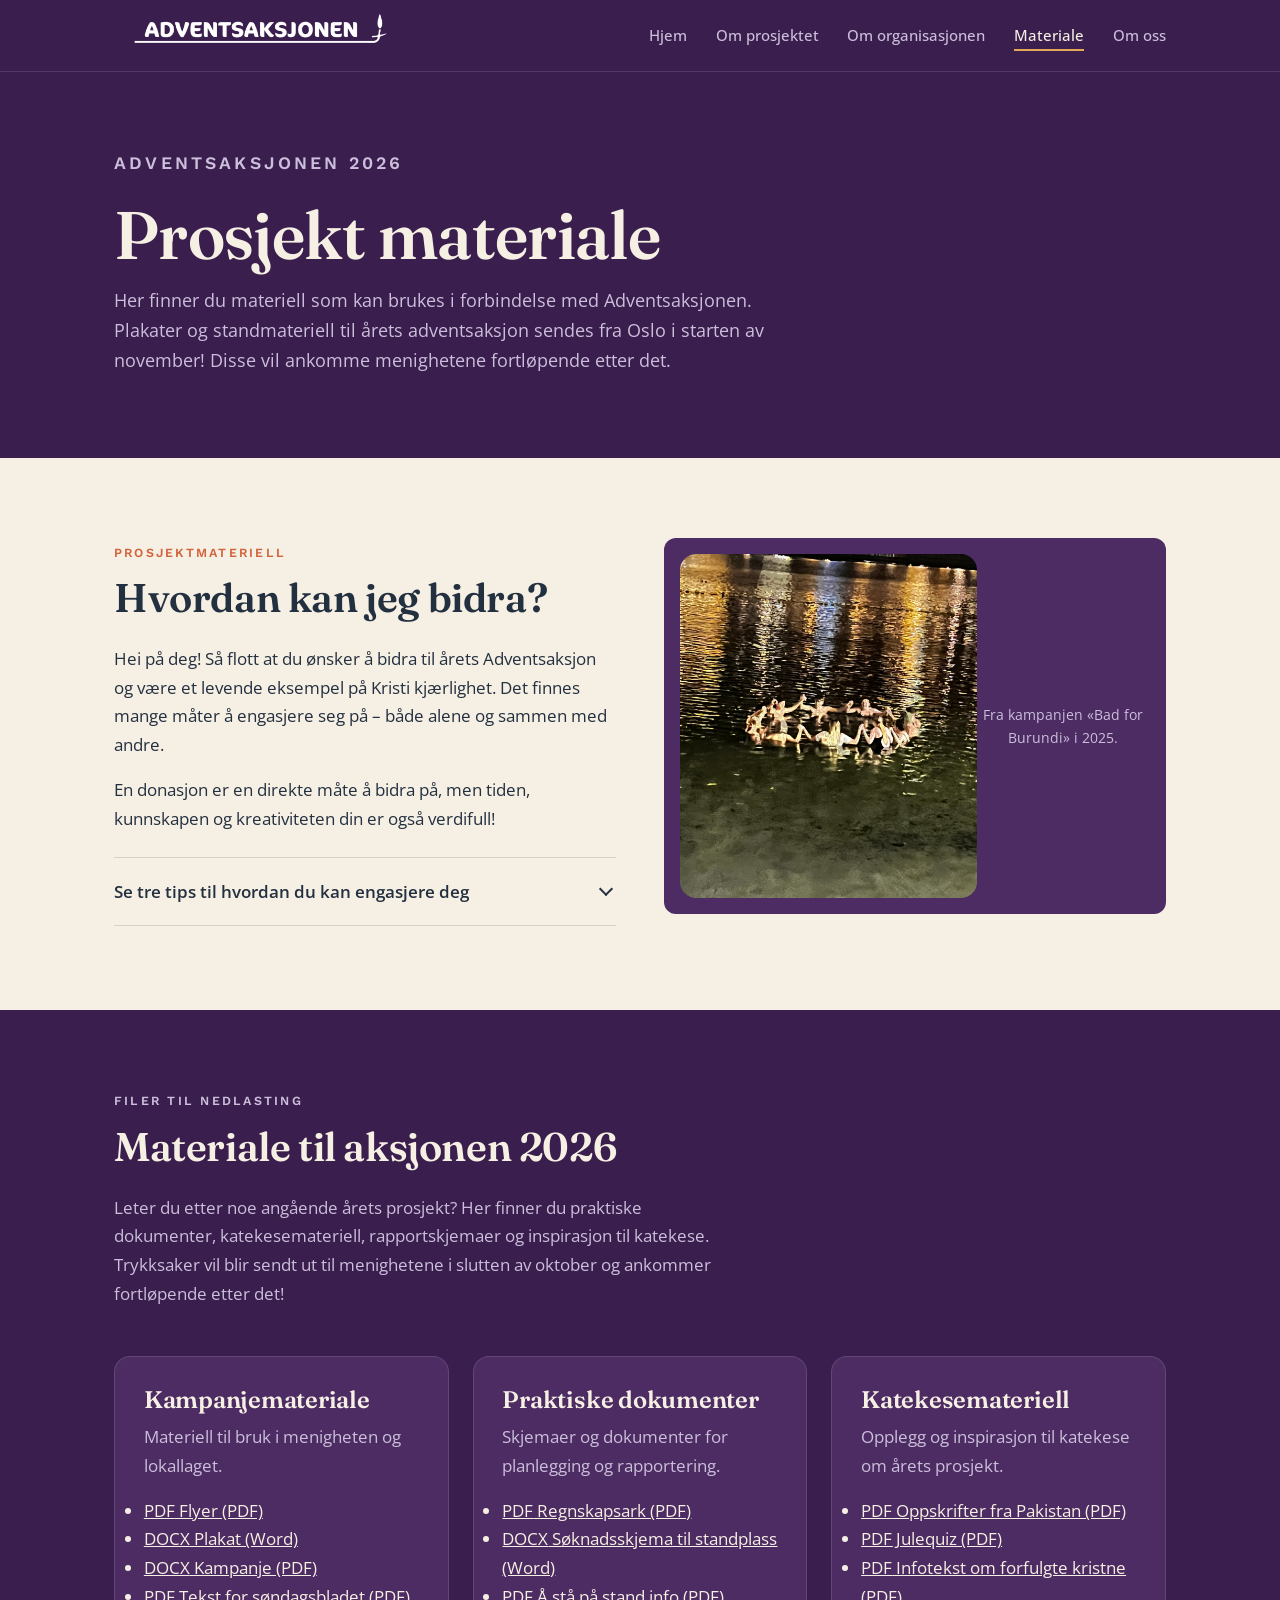
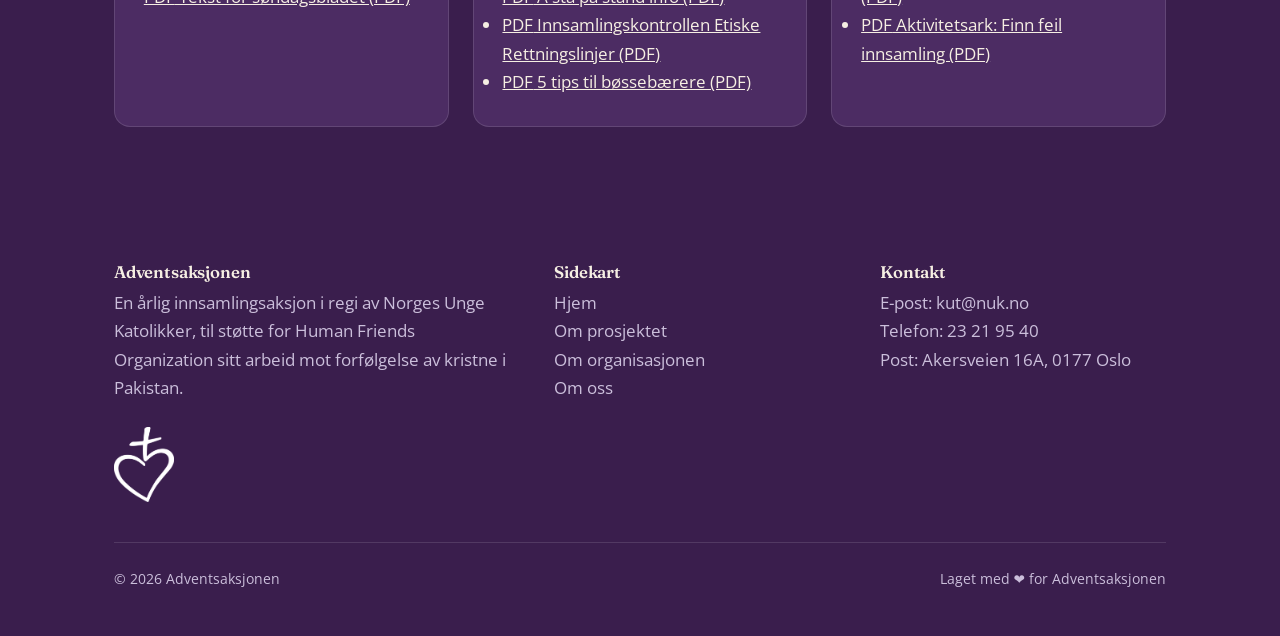
==== materiale.html @ 60a29ae8 "Update materiale.html" ====
<!DOCTYPE html>
<html lang="no">
<head>
  <meta charset="UTF-8" />
  <meta name="viewport" content="width=device-width, initial-scale=1.0" />
  <title>Adventsaksjonen – Materiale</title>
  <meta name="description" content=" Her finner du materiell som kan brukes i forbindelse med
            Adventsaksjonen. Plakater og standmateriell til årets adventsaksjon sendes fra Oslo i starten av november! Disse vil ankomme menighetene fortløpende etter det." />

  <!-- NUK-logoen-->
  <link rel="icon" type="image/png" href="images/favicon/favicon-96x96.png" sizes="96x96" />
  <link rel="icon" type="image/svg+xml" href="images/favicon/favicon.svg" />
  <link rel="shortcut icon" href="favicon.ico" />
  <link rel="apple-touch-icon" sizes="180x180" href="images/favicon/apple-touch-icon.png" />
  <link rel="manifest" href="images/favicon/site.webmanifest" />

  
  <!-- Skrifttyper fra Google Fonts -->
  <link rel="preconnect" href="https://fonts.googleapis.com" />
  <link rel="preconnect" href="https://fonts.gstatic.com" crossorigin />
  <link href="https://fonts.googleapis.com/css2?family=Fraunces:opsz,wght@9..144,500;9..144,600;9..144,700&family=Work+Sans:wght@400;500;600&display=swap" rel="stylesheet" />

  <!-- Vårt eget stilark -->
  <link rel="stylesheet" href="styles.css" />
</head>
<body>

  <!-- ==========================================================
       HEADER / TOPPMENY
       Denne menyen er lik på alle sider. Hvis du legger til en
       ny side, kopier denne <header>-blokken inn der også, og
       husk å endre "aria-current" til riktig side.
  =========================================================== -->
   <header class="site-header">
    <div class="container">
      <a href="index.html" class="logo">
      <img
        src="images/AAlogo_kort.png"
        alt=""
        class="logo-icon"
        aria-hidden="true"
      >
      </a>

      <nav class="nav">
        <ul class="nav-links">
          <li><a href="index.html">Hjem</a></li>
          <li><a href="prosjektet.html">Om prosjektet</a></li>
          <li><a href="organisasjonen.html">Om organisasjonen</a></li>
          <li><a href="materiale.html"aria-current="page">Materiale</a></li>
          <li><a href="om-oss.html">Om oss</a></li>
        </ul>

        <button class="nav-toggle" aria-label="Åpne meny" aria-expanded="false">
          <svg viewBox="0 0 24 24" fill="none" stroke="currentColor" stroke-width="2" stroke-linecap="round">
            <line x1="3" y1="6" x2="21" y2="6" />
            <line x1="3" y1="12" x2="21" y2="12" />
            <line x1="3" y1="18" x2="21" y2="18" />
          </svg>
        </button>
      </nav>
    </div>
  </header>

  <!-- SIDE-HEADER -->
  <section class="page-header">
    <div class="container">
      <p class="eyebrow">Adventsaksjonen 2026</p>
      <h1>Prosjekt materiale</h1>
      <p>
        Her finner du materiell som kan brukes i forbindelse med
            Adventsaksjonen. Plakater og standmateriell til årets adventsaksjon sendes fra Oslo i starten av november! Disse vil ankomme menighetene fortløpende etter det.
      </p>
    </div>
  </section>

  <!-- ==========================================================
           Hvordan engasjere seg toggle:
  =========================================================== -->
<section class="section section--cream">
  <div class="container">

    <div class="grid grid--2 contribute-intro"
         style="align-items: center;">

      <!-- Kort introduksjon -->
      <div>
        <p class="eyebrow">Prosjektmateriell</p>
        <h2>Hvordan kan jeg bidra?</h2>

        <p>
          Hei på deg! Så flott at du ønsker å bidra til årets
          Adventsaksjon og være et levende eksempel på Kristi kjærlighet.
          Det finnes mange måter å engasjere seg på – både alene
          og sammen med andre.
        </p>

        <p>
          En donasjon er en direkte måte å bidra på, men tiden,
          kunnskapen og kreativiteten din er også verdifull!
        </p>

        <!-- Utvidbar informasjon -->
        <details class="contribute-toggle">
          <summary>
            <span>Se tre tips til hvordan du kan engasjere deg</span>
            <span class="toggle-arrow" aria-hidden="true"></span>
          </summary>

          <div class="contribute-content">

            <p>
              Her finner du tips til hvordan du kan skape aktivitet
              i menigheten eller lokallaget ditt.
            </p>

            <!-- 1. Menigheten -->
            <div class="contribute-item">
              <p class="eyebrow">01 · Menigheten</p>
              <h3>Bruk messen og menigheten deres!</h3>

              <h4>Snakk med menigheten</h4>
              <p>
                Snakk med presten, kateketen eller lokallagsansvarlig
                for å høre om det allerede er planer for årets aksjon.
              </p>

              <p>
                Spør om du kan holde en liten kunngjøring før messen.
                Fortell kort om Adventsaksjonen, og inviter menigheten
                til å bidra.
              </p>

              <h4>Gjør det synlig</h4>
              <p>
                Ta kontakt med den som har ansvar for kirkekaffen
                og spør om dere kan arrangere en eller flere kirkekaffer
                der inntektene går til aksjonen.
              </p>

              <p>
                Bak kaker, lag vafler og server kaffe. Sørg for at
                alle vet hvor pengene går!
              </p>
            </div>

            <!-- 2. Innsamling -->
            <div class="contribute-item">
              <p class="eyebrow">02 · Innsamling</p>
              <h3>Stand og bøssebæring</h3>

              <p>
                Å stå på stand kan være en effektiv måte å samle inn
                penger og spre budskapet på. Det krever litt planlegging,
                men dere trenger ikke gjøre det alene.
              </p>

              <h4>Husk dette</h4>
              <ul>
                <li>Se PDF-ene nederst på siden for tips og skjemaer.</li>
                <li>Husk nødvendige tillatelser ved bruk av offentlig plass.</li>
                <li>Vi hjelper dere gjerne – ta kontakt!</li>
              </ul>
            </div>

            <!-- 3. Lokallaget -->
            <div class="contribute-item">
              <p class="eyebrow">03 · Lokallaget</p>
              <h3>Arranger en lokallagskveld</h3>

              <p>
                Bruk materiell fra lokallagspakken og lag en hyggelig
                kveld med Adventsaksjonen som tema. Kombiner informasjon
                med et godt måltid og god stemning.
              </p>

              <h4>Kanskje dere kan ...</h4>
              <ul>
                <li>Lage juleverksted og selge det dere lager.</li>
                <li>Arrangere et danse- eller sangshow.</li>
                <li>Tilby vasking, snømåking eller annet arbeid mot donasjoner.</li>
                <li>Holde en AA-auksjon!</li>
              </ul>
            </div>

            <!-- Avslutning -->
            <div class="contribute-item">
              <h3>Finn på noe eget!</h3>
              <p>
                Det finnes uendelig mange måter å bidra på.
                Bruk kreativiteten, få med flere og skap engasjement
                rundt Adventsaksjonen.
              </p>

              <p>
                Har du spørsmål eller trenger hjelp? Ta gjerne
                kontakt via kontaktskjemaet.
              </p>
            </div>

          </div>
        </details>
      </div>

      <!-- Bilde -->
<figure class="person-photo">
  <img
    src="images/Bad for Burundi.jpeg"
    alt='Fra kampanjen «Bad for Burundi» i 2025'
    loading="lazy"
  >
  <figcaption>
    Fra kampanjen «Bad for Burundi» i 2025.
  </figcaption>
</figure>


    </div>
  </div>
</section>

  <!-- ==========================================================
      Filer til nedlastning 
  =========================================================== -->

<section class="section section--dark">
  <div class="container">

    <div class="section-head">
      <p class="eyebrow">Filer til nedlasting</p>
      <h2>Materiale til aksjonen 2026</h2>
      <p>
        Leter du etter noe angående årets prosjekt?
        Her finner du praktiske dokumenter, katekesemateriell,
        rapportskjemaer og inspirasjon til katekese. Trykksaker vil blir sendt ut til menighetene i slutten av oktober 
        og ankommer fortløpende etter det!
      </p>
    </div>

    <div class="grid grid--3">

      <!-- 1. Kampanjemateriale -->
      <div class="card">
        <h3>Kampanjemateriale</h3>
        <p>Materiell til bruk i menigheten og lokallaget.</p>

        <ul class="download-list">
          <li>
            <a href="files/kampanjemateriale-2026.pdf" download>
              <span class="file-type">PDF</span>
              Flyer (PDF)
            </a>
          </li>
          <li>
            <a href="files/kampanjemateriale-2026.docx" download>
              <span class="file-type">DOCX</span>
              Plakat (Word)
            </a>
          </li>
           <li>
            <a href="files/kampanjemateriale-2026.docx" download>
              <span class="file-type">DOCX</span>
              Kampanje (PDF)
            </a>
          </li>
          <li>
            <a href="files/Tekst til menhighetsbladet.pdf" download>
              <span class="file-type">PDF</span>
              Tekst for søndagsbladet (PDF)
            </a>
          </li>
        </ul>
      </div>

      <!-- 2. Praktiske dokumenter -->
      <div class="card">
        <h3>Praktiske dokumenter</h3>
        <p>Skjemaer og dokumenter for planlegging og rapportering.</p>

        <ul class="download-list">
          <li>
            <a href="files/Regnskapsark.pdf" download>
              <span class="file-type">PDF</span>
              Regnskapsark (PDF)
            </a>
          </li>
          <li>
            <a href="files/Søknadsskjema til standplass.docx" download>
              <span class="file-type">DOCX</span>
              Søknadsskjema til standplass (Word)
            </a>
          </li>
          <li>
            <a href="files/Å stå på stand.pdf" download>
              <span class="file-type">PDF</span>
              Å stå på stand info (PDF)
            </a>
          </li>
          <li>
            <a href="files/Innsamlingskontrollen Etiske-Retningslinjer-utdypende.pdf" download>
              <span class="file-type">PDF</span>
              Innsamlingskontrollen Etiske Rettningslinjer (PDF)
            </a>
          </li>
          <li>
            <a href="files/5 tips til bøssebærere.pdf" download>
              <span class="file-type">PDF</span>
              5 tips til bøssebærere (PDF)
            </a>
          </li>
        </ul>
      </div>

      <!-- 3. Katekesemateriale -->
      <div class="card">
        <h3>Katekesemateriell</h3>
        <p>Opplegg og inspirasjon til katekese om årets prosjekt.</p>

        <ul class="download-list">
          <li>
            <a href="files/Oppskrifter fra Pakistan.pdf" download>
              <span class="file-type">PDF</span>
              Oppskrifter fra Pakistan (PDF)
            </a>
          </li>
          <li>
            <a href="files/Julequiz.pdf" download>
              <span class="file-type">PDF</span>
              Julequiz (PDF)
            </a>
          </li>
          <li>
            <a href="files/Forfulgte kristne - informasjonstekst.pdf" download>
              <span class="file-type">PDF</span>
              Infotekst om forfulgte kristne (PDF)
            </a>
          </li>
          <li>
            <a href="files/AA Finn feil Insamling.pdf" download>
              <span class="file-type">PDF</span>
              Aktivitetsark: Finn feil innsamling (PDF)
            </a>
          </li>
        </ul>
      </div>

    </div>
  </div>
</section>

   <!-- ==========================================================
       FOOTER – kontaktinfo og lenker
       BYTT UT: e-post, adresse, telefon og sosiale medier.
  =========================================================== -->
<footer class="site-footer">
    <div class="container">
      <div class="footer-grid">
        <div>
          <h3>Adventsaksjonen</h3>
          <p>
            En årlig innsamlingsaksjon i regi av Norges Unge Katolikker,
            til støtte for Human Friends Organization sitt arbeid mot forfølgelse av kristne i Pakistan.
          </p>
         <div class="footer-logo">
          <img
          src="images/NUKhvitt.png"
          alt="Adventsaksjonen"
          >
        </div>
        </div>
        <div>
          <h3>Sidekart</h3>
          <ul>
            <li><a href="index.html">Hjem</a></li>
            <li><a href="prosjektet.html">Om prosjektet</a></li>
            <li><a href="organisasjonen.html">Om organisasjonen</a></li>
            <li><a href="om-oss.html">Om oss</a></li>
          </ul>
        </div>

        <div>
          <h3>Kontakt</h3>
          <ul>
            <li>E-post: <a href="mailto:kut@nuk.no">kut@nuk.no</a></li>
            <li>Telefon: 23 21 95 40</li>
            <li>Post: Akersveien 16A, 0177 Oslo</li>
          </ul>
        </div>
      </div>

      <div class="footer-bottom">
        <p>&copy; <span id="year"></span> Adventsaksjonen</p>
        <p>Laget med ❤ for Adventsaksjonen</p> 
      </div>
    </div>
  </footer>

  <script src="script.js"></script>
  <script>
    document.getElementById("year").textContent = new Date().getFullYear();
  </script>
</body>
</html>
---- styles.css ----
/* ==========================================================================
   ADVENTSAKSJONEN – STILARK (CSS)
   --------------------------------------------------------------------------
   Dette filen styrer farger, skrifttyper og layout for ALLE sidene.
   Endrer du en farge eller skrift her, endres den på hele nettsiden.

   TIPS: Bruk Ctrl+F (Cmd+F på Mac) for å finne delen du vil endre.
   Hver del er merket med en stor kommentarboks som denne.
   ========================================================================== */

/* --------------------------------------------------------------------------
   FONT LOADING
   --------------------------------------------------------------------------
   - `Open Sans` is loaded from Google Fonts below (free).
   - `Cocon Pro` and `Bricolage Grotesque` are commercial / custom fonts and
     must be provided by you (self-hosted .woff2 files) or loaded via a
     webfont service (Adobe Fonts, etc.). See the example @font-face rules
     commented out below — place font files under a `fonts/` folder.
*/

@import url('https://fonts.googleapis.com/css2?family=Open+Sans:wght@300;400;600;700&display=swap');

@font-face {
  font-family: 'Cocon Pro';
  src: url('fonts/Cocon-Regular-Font.woff2') format('woff2');
  font-weight: 400;
  font-style: normal;
  font-display: swap;
}
@font-face {
  font-family: 'Bricolage Grotesque';
  src: url('fonts/BricolageGrotesque_24pt_Condensed-Regular.woff2') format('woff2');
  font-weight: 400;
  font-style: normal;
  font-display: swap;
}


/* --------------------------------------------------------------------------
   1. FARGER OG GRUNNINNSTILLINGER (design-tokens)
   --------------------------------------------------------------------------
   Disse "variablene" (--noe) er fargene og målene vi bruker overalt.
   Bytt ut hex-kodene (f.eks. #16233A) for å endre fargepaletten globalt.
-------------------------------------------------------------------------- */
:root {
  /* Font family tokens */
  --font-body: 'Open Sans', system-ui, -apple-system, 'Segoe UI', Roboto, 'Helvetica Neue', Arial, sans-serif;
  --font-display: 'Cocon Pro', 'Fraunces', Georgia, serif;
  --font-sub: 'Bricolage Grotesque', 'Work Sans', system-ui, sans-serif;
  /* Mørk lilla – Adventsaksjonens signaturfarge. Brukes som bakgrunn i
     header, footer og mørke seksjoner. Sjekk hex-koden mot din egen
     logo/materialer og bytt ut her om den ikke stemmer helt. */
  --midnight: #3A1E4D;
  --midnight-light: #4C2C63;

  /* --------------------------------------------------------------------
     OFFISIELLE MERKEVAREFARGER (fra fargeguiden "Bruk av farger")
     -----------------------------------------------------------------
     Disse fire fargene er NUK/Adventsaksjonens definerte palett.
     De ligger her som egne variabler slik at du kan ta dem i bruk
     i tillegg til, eller i stedet for, --midnight / --midnight-light
     over. Se kommentarene for riktig bruksområde.
  -------------------------------------------------------------------- */

  /* Rebecca Purple – hovedfargen. Brukes i Adventsaksjon-logoen
     eller som bakgrunn til NUK-hjertet. CMYK 69/92/0/0. */
  --rebecca-purple: #703996;

  /* Eminence – brukes i grafiske utforminger og i bakgrunnen.
     CMYK 72/90/10/0. */
  --eminence: #6a408d;

  /* Cyber Grape 2 – brukes i overskrifter, sitater og i bakgrunnen.
     CMYK 70/82/22/6. */
  --cyber-grape-2: #664980;

  /* Russian Violet – kan brukes i overskrifter, bakgrunnen og
     grafiske utforminger. CMYK 69/90/10/57. */
  --russian-violet: #3a134c;

  /* Varme, lyse flater – som papir/lys i mørket */
  --paper: #FBF6EC;
  --cream: #F6EFE3;

  /* Aksentfarger – som lysflammer (gull/oker passer fint til lilla) */
  --gold: #E3A857;
  --ember: #D2643B;

  /* Tekstfarger */
  --ink: #233040;       /* mørk tekst på lyse flater */
  --mist: #CBBFDB;      /* lys, dempet tekst på mørke flater (lys lilla-grå) */

  /* Linjer / skiller */
  --line: rgba(255, 255, 255, 0.12);
  --line-dark: rgba(35, 48, 64, 0.12);

  /* Felles mål */
  --radius: 16px;
  --container: 1100px;
}

/* --------------------------------------------------------------------------
   2. NULLSTILLING (gjør at sider ser likt ut i alle nettlesere)
-------------------------------------------------------------------------- */
* {
  margin: 0;
  padding: 0;
  box-sizing: border-box;
}

html {
  scroll-behavior: smooth;
}

body {
  font-family: var(--font-body);
  background-color: var(--paper);
  color: var(--ink);
  line-height: 1.7;
  font-size: 1.05rem;
}

img {
  max-width: 100%;
  display: block;
  border-radius: var(--radius);
}

a {
  color: inherit;
}

/* --------------------------------------------------------------------------
   3. TYPOGRAFI – overskrifter og tekst
-------------------------------------------------------------------------- */
h1, h2, h3, h4 {
  font-family: var(--font-display);
  font-weight: 600;
  line-height: 1.15;
  letter-spacing: -0.01em;
}

h1 {
  font-size: clamp(2.4rem, 6vw, 4.2rem);
}

h2 {
  font-size: clamp(1.8rem, 4vw, 2.5rem);
  margin-bottom: 0.6em;
}

h3 {
  font-size: clamp(1.2rem, 2.5vw, 1.5rem);
  margin-bottom: 0.4em;
}

p {
  margin-bottom: 1em;
  max-width: 65ch;
}

.eyebrow {
  font-family: var(--font-sub);
  font-weight: 600;
  letter-spacing: 0.18em;
  text-transform: uppercase;
  font-size: 0.78rem;
  color: var(--ember);
}

/* --------------------------------------------------------------------------
   4. LAYOUT-HJELPERE
-------------------------------------------------------------------------- */
.container {
  width: 100%;
  max-width: var(--container);
  margin: 0 auto;
  padding: 0 1.5rem;
}

.section {
  padding: 5rem 0;
}

.section--dark {
  background-color: var(--midnight);
  color: var(--cream);
  height: auto;
}

.section--dark p {
  color: var(--mist);
}

.section--cream {
  background-color: var(--cream);
}

.section-head {
  max-width: 60ch;
  margin-bottom: 3rem;
}

/* Rutenett for kort (brukes på flere sider) */
.grid {
  display: grid;
  gap: 1.5rem;
}

.grid--3 {
  grid-template-columns: repeat(3, 1fr);
}

.grid--2 {
  grid-template-columns: repeat(2, 1fr);
  gap: 2rem;
}

@media (max-width: 800px) {
  .grid--3,
  .grid--2 {
    grid-template-columns: 1fr;
  }
}

/* --------------------------------------------------------------------------
   5. KNAPPER
-------------------------------------------------------------------------- */
.btn {
  display: inline-block;
  padding: 0.85rem 1.8rem;
  border-radius: 999px;
  font-weight: 600;
  text-decoration: none;
  font-size: 0.95rem;
  transition: transform 0.15s ease, box-shadow 0.15s ease;
  border: 1px solid transparent;
}

.btn:hover {
  transform: translateY(-2px);
}

.btn:focus-visible {
  outline: 3px solid var(--gold);
  outline-offset: 2px;
}

.btn--primary {
  background-color: var(--gold);
  color: var(--ink);
}

.btn--primary:hover {
  box-shadow: 0 8px 24px -8px rgba(227, 168, 87, 0.6);
}

.btn--outline {
  border-color: var(--mist);
  color: var(--cream);
}

.btn--outline:hover {
  border-color: var(--gold);
  color: var(--gold);
}

.btn-row {
  display: flex;
  gap: 1rem;
  flex-wrap: wrap;
  margin-top: 1.5rem;
}

/* --------------------------------------------------------------------------
   6. HEADER / TOPPMENY
-------------------------------------------------------------------------- */
.site-header {
  position: sticky;
  top: 0;
  z-index: 50;
  background-color: var(--midnight);
  border-bottom: 1px solid var(--line);
}

.site-header .container {
  display: flex;
  align-items: center;
  justify-content: space-between;
  padding-top: 1rem;
  padding-bottom: 1rem;
}

.site-header .container {
  padding-top: 0.5rem;
  padding-bottom: 0.5rem;
}

.logo img {
  width: 180px !important;
  height: auto !important;
  max-height: 55px;
  object-fit: contain;
  display: block;
}

.logo svg {
  width: 28px;
  height: 28px;
}

.logo img {
  width: 300px !important;
  height: auto !important;
  max-width: none !important;
  display: block !important;
  object-fit: contain;
}

.nav {
  display: flex;
  align-items: center;
  gap: 2rem;
}

.nav-links {
  display: flex;
  gap: 1.8rem;
  list-style: none;
}

.nav-links a {
  color: var(--mist);
  text-decoration: none;
  font-weight: 500;
  font-size: 0.95rem;
  transition: color 0.15s ease;
}

.nav-links a:hover,
.nav-links a[aria-current="page"] {
  color: var(--cream);
}

.nav-links a[aria-current="page"] {
  border-bottom: 2px solid var(--gold);
  padding-bottom: 4px;
}

/* Hamburger-knapp (mobil) */
.nav-toggle {
  display: none;
  background: none;
  border: none;
  cursor: pointer;
  padding: 0.4rem;
}

.nav-toggle svg {
  width: 26px;
  height: 26px;
  stroke: var(--cream);
}

@media (max-width: 760px) {
  .nav-toggle {
    display: block;
  }

  .nav-links {
    position: absolute;
    top: 100%;
    left: 0;
    right: 0;
    flex-direction: column;
    background-color: var(--midnight);
    border-bottom: 1px solid var(--line);
    padding: 1rem 1.5rem 1.5rem;
    gap: 1rem;
    display: none;
  }

  .nav-links.is-open {
    display: flex;
  }

  .nav-links a[aria-current="page"] {
    border-bottom: none;
    color: var(--gold);
  }
}

/* --------------------------------------------------------------------------
   7. HERO – stor toppseksjon på forsiden
-------------------------------------------------------------------------- */
.hero {
  background-color: var(--midnight);
  color: var(--cream);
  padding: 5rem 0 6rem;
  overflow: hidden;
}

.hero .container {
  display: grid;
  grid-template-columns: 1.1fr 0.9fr;
  gap: 3rem;
  align-items: center;
}

@media (max-width: 860px) {
  .hero .container {
    grid-template-columns: 1fr;
    text-align: center;
  }

  .hero-art {
    order: -1;
    max-width: 280px;
    margin: 0 auto;
  }
}

.hero h1 {
  margin: 0.3em 0 0.6em;
}

.hero p {
  color: var(--mist);
  font-size: 1.1rem;
}

/* --------------------------------------------------------------------------
   8. SIDE-HEADER – mindre toppseksjon på undersidene
-------------------------------------------------------------------------- */
.page-header {
  background-color: var(--midnight);
  color: var(--cream);
  padding: 4rem 0;
}

.page-header p {
  color: var(--mist);
  font-size: 1.1rem;
  margin-top: 0.8rem;
}

/* --------------------------------------------------------------------------
   9. KORT (cards) – brukes for "pengene går til", verdier, teammedlemmer osv.
-------------------------------------------------------------------------- */
.card {
  background-color: var(--paper);
  border: 1px solid var(--line-dark);
  border-radius: var(--radius);
  padding: 1.8rem;
}

.section--dark .card {
  background-color: var(--midnight-light);
  border-color: var(--line);
}

.card .icon {
  width: 40px;
  height: 40px;
  margin-bottom: 1rem;
  color: var(--ember);
}

/* Person-kort på "Om oss" */
.person-card {
  text-align: center;
}

.person-photo {
  width: 100%;
  aspect-ratio: 1 / 1;
  border-radius: var(--radius);
  background-color: var(--midnight-light);
  background-size: cover;
  background-position: center;
  margin-bottom: 1rem;
  display: flex;
  align-items: center;
  justify-content: center;
  color: var(--mist);
  font-size: 0.85rem;
  text-align: center;
  padding: 1rem;
}

.section--dark .person-photo {
  background-color: rgba(255,255,255,0.06);
}

.person-card h3 {
  margin-bottom: 0.1em;
}

.person-role {
  color: var(--ember);
  font-weight: 600;
  font-size: 0.9rem;
  margin-bottom: 0.6em;
}

/* --------------------------------------------------------------------------
   10. TIDSLINJE (brukes på "Om prosjektet")
-------------------------------------------------------------------------- */
.timeline {
  display: flex;
  flex-direction: column;
  gap: 0;
  list-style: none;
  border-left: 2px solid var(--line);
  margin-left: 0.6rem;
}

.timeline-item {
  position: relative;
  padding: 0 0 2.5rem 2rem;
}

.timeline-item:last-child {
  padding-bottom: 0;
}

.timeline-item::before {
  content: "";
  position: absolute;
  left: -7px;
  top: 0.35rem;
  width: 12px;
  height: 12px;
  border-radius: 50%;
  background-color: var(--gold);
}

/* --------------------------------------------------------------------------
   11. ADVENTSLYS – levende lys-animasjon (signatur-element)
   --------------------------------------------------------------------------
   Dette er flammene på lysene i header-logoen, heroen og footeren.
   De "flimrer" rolig med CSS-animasjon.
-------------------------------------------------------------------------- */
@keyframes flicker {
  0%   { transform: scale(1, 1)       skewX(0deg);    opacity: 1; }
  15%  { transform: scale(0.97, 1.04) skewX(-1.5deg); opacity: 0.95; }
  35%  { transform: scale(1.02, 0.97) skewX(1deg);    opacity: 1; }
  55%  { transform: scale(0.98, 1.05) skewX(-1deg);   opacity: 0.93; }
  75%  { transform: scale(1.02, 0.98) skewX(1.5deg);  opacity: 1; }
  100% { transform: scale(1, 1)       skewX(0deg);    opacity: 1; }
}

@keyframes flicker-b {
  0%   { transform: scale(1, 1)       skewX(0deg);    opacity: 1; }
  20%  { transform: scale(1.02, 0.97) skewX(1.5deg);  opacity: 0.95; }
  40%  { transform: scale(0.97, 1.05) skewX(-1deg);   opacity: 1; }
  65%  { transform: scale(1.02, 0.96) skewX(1deg);    opacity: 0.94; }
  85%  { transform: scale(0.98, 1.04) skewX(-1.5deg); opacity: 1; }
  100% { transform: scale(1, 1)       skewX(0deg);    opacity: 1; }
}

.flame {
  /* Foten av flammen ligger i punktet 0,0 (se translate i HTML-en).
     Da regnes all bevegelse ut fra foten, og flammen blir stående. */
  transform-origin: 0 0;
  animation: flicker 3s ease-in-out infinite;
}

/* Ulikt tempo, så lysene ikke flimrer i takt */
.flame--1 { animation-duration: 2.8s; animation-delay: -0.4s; }
.flame--2 { animation-duration: 3.4s; animation-delay: -1.7s; animation-name: flicker-b; }
.flame--3 { animation-duration: 2.5s; animation-delay: -0.9s; }
.flame--4 { animation-duration: 3.1s; animation-delay: -2.2s; animation-name: flicker-b; }

@media (prefers-reduced-motion: reduce) {
  .flame {
    animation: none;
  }
}

/* --------------------------------------------------------------------------
   12. GIVER-/DONASJONSBOKS – fremhevet boks med kontonummer/Vipps-info
-------------------------------------------------------------------------- */
.donate-box {
  background-color: var(--midnight-light);
  border: 1px solid var(--line);
  border-radius: var(--radius);
  padding: 2rem;
  margin-top: 1rem;
}

.donate-box dl {
  display: grid;
  grid-template-columns: auto 1fr;
  gap: 0.5rem 1.5rem;
  margin-top: 1rem;
}

.donate-box dt {
  color: var(--mist);
  font-weight: 600;
}

.donate-box dd {
  color: var(--cream);
}

/* --------------------------------------------------------------------------
   13. FOOTER
-------------------------------------------------------------------------- */
.site-footer {
  background-color: var(--midnight);
  color: var(--mist);
  padding: 3.5rem 0 2rem;
}

.footer-grid {
  display: grid;
  grid-template-columns: 1.4fr 1fr 1fr;
  gap: 2.5rem;
  padding-bottom: 2.5rem;
  border-bottom: 1px solid var(--line);
}

.footer-logo {
  margin-top: 1.5rem;
  max-width: 60px;
}

.footer-logo img {
  display: block;
  width: 100%;
  height: auto;
  object-fit: contain;
}

@media (max-width: 760px) {
  .footer-grid {
    grid-template-columns: 1fr;
  }
}

.site-footer h3 {
  color: var(--cream);
  font-size: 1.05rem;
}

.site-footer ul {
  list-style: none;
}

.site-footer a {
  color: var(--mist);
  text-decoration: none;
}

.site-footer a:hover {
  color: var(--gold);
}

.footer-bottom {
  display: flex;
  justify-content: space-between;
  flex-wrap: wrap;
  gap: 1rem;
  padding-top: 1.5rem;
  font-size: 0.85rem;
  color: var(--mist);
}

/* --------------------------------------------------------------------------
   14. PEOPLE SLIDER
-------------------------------------------------------------------------- */
.people-slider {
  position: relative;
}

.people-track {
  display: flex;
  gap: 1.5rem;
  overflow-x: auto;
  scroll-behavior: smooth;
  scroll-snap-type: x mandatory;
  padding: 0.5rem 0 1rem;
  scrollbar-width: none;
}

.people-track::-webkit-scrollbar {
  display: none;
}

.person-card {
  flex: 0 0 calc((100% - 3rem) / 3);
  scroll-snap-align: start;
}

.slider-btn {
  position: absolute;
  top: 50%;
  transform: translateY(-50%);
  z-index: 10;

  width: 44px;
  height: 44px;

  border: none;
  border-radius: 50%;

  font-size: 1.5rem;
  cursor: pointer;

  background: var(--cream);
  color: var(--midnight);
}

.slider-btn--left {
  left: -22px;
}

.slider-btn--right {
  right: -22px;
}

@media (max-width: 900px) {
  .person-card {
    flex: 0 0 calc((100% - 1.5rem) / 2);
  }
}

@media (max-width: 600px) {
  .person-card {
    flex: 0 0 100%;
  }


/* --------------------------------------------------------------------------
   15. TOGGLE UTVIDER
-------------------------------------------------------------------------- */
  .slider-btn--left {
    left: 5px;
  }

  .slider-btn--right {
    right: 5px;
  }
}

.footer-candles svg {
  width: 110px;
  height: auto;
}


/* Introduksjon og bilde */
.contribute-intro {
  gap: 3rem;
}

.person-photo {
  aspect-ratio: 4 / 3;
  overflow: hidden;
  border-radius: 12px;
}

.person-photo img {
  display: block;
  width: 100%;
  height: 100%;
  object-fit: cover;
}

/* Toggle */
.contribute-toggle {
  margin-top: 1.5rem;
  border-top: 1px solid #d8d0c3;
  border-bottom: 1px solid #d8d0c3;
}

.contribute-toggle summary {
  display: flex;
  align-items: center;
  justify-content: space-between;
  gap: 1rem;
  padding: 1.2rem 0;
  cursor: pointer;
  list-style: none;
  font-weight: 600;
}

.contribute-toggle summary::-webkit-details-marker {
  display: none;
}

.contribute-toggle summary::marker {
  content: "";
}

/* Pil som roterer */
.toggle-arrow {
  width: 10px;
  height: 10px;
  flex-shrink: 0;
  border-right: 2px solid currentColor;
  border-bottom: 2px solid currentColor;
  transform: rotate(45deg);
  transition: transform 0.25s ease;
  margin-right: 5px;
  margin-top: -5px;
}

.contribute-toggle[open] .toggle-arrow {
  transform: rotate(225deg);
  margin-top: 5px;
}

/* Fokus for tastaturbrukere */
.contribute-toggle summary:focus-visible {
  outline: 2px solid currentColor;
  outline-offset: 5px;
  border-radius: 2px;
}

/* Det utvidede innholdet */
.contribute-content {
  padding: 0 0 1.5rem;
}

.contribute-item {
  padding: 1.5rem 0;
  border-bottom: 1px solid #e0d8cc;
}

.contribute-item:last-child {
  border-bottom: none;
}

.contribute-item h3 {
  margin-top: 0.3rem;
}

.contribute-item h4 {
  margin-bottom: 0.4rem;
}

.contribute-item .eyebrow {
  margin-bottom: 0.4rem;
}

/* Mobil */
@media (max-width: 768px) {
  .contribute-intro {
    gap: 2rem;
  }

  .person-photo {
    order: -1;
  }

  .contribute-toggle summary {
    padding: 1rem 0;
  }
}
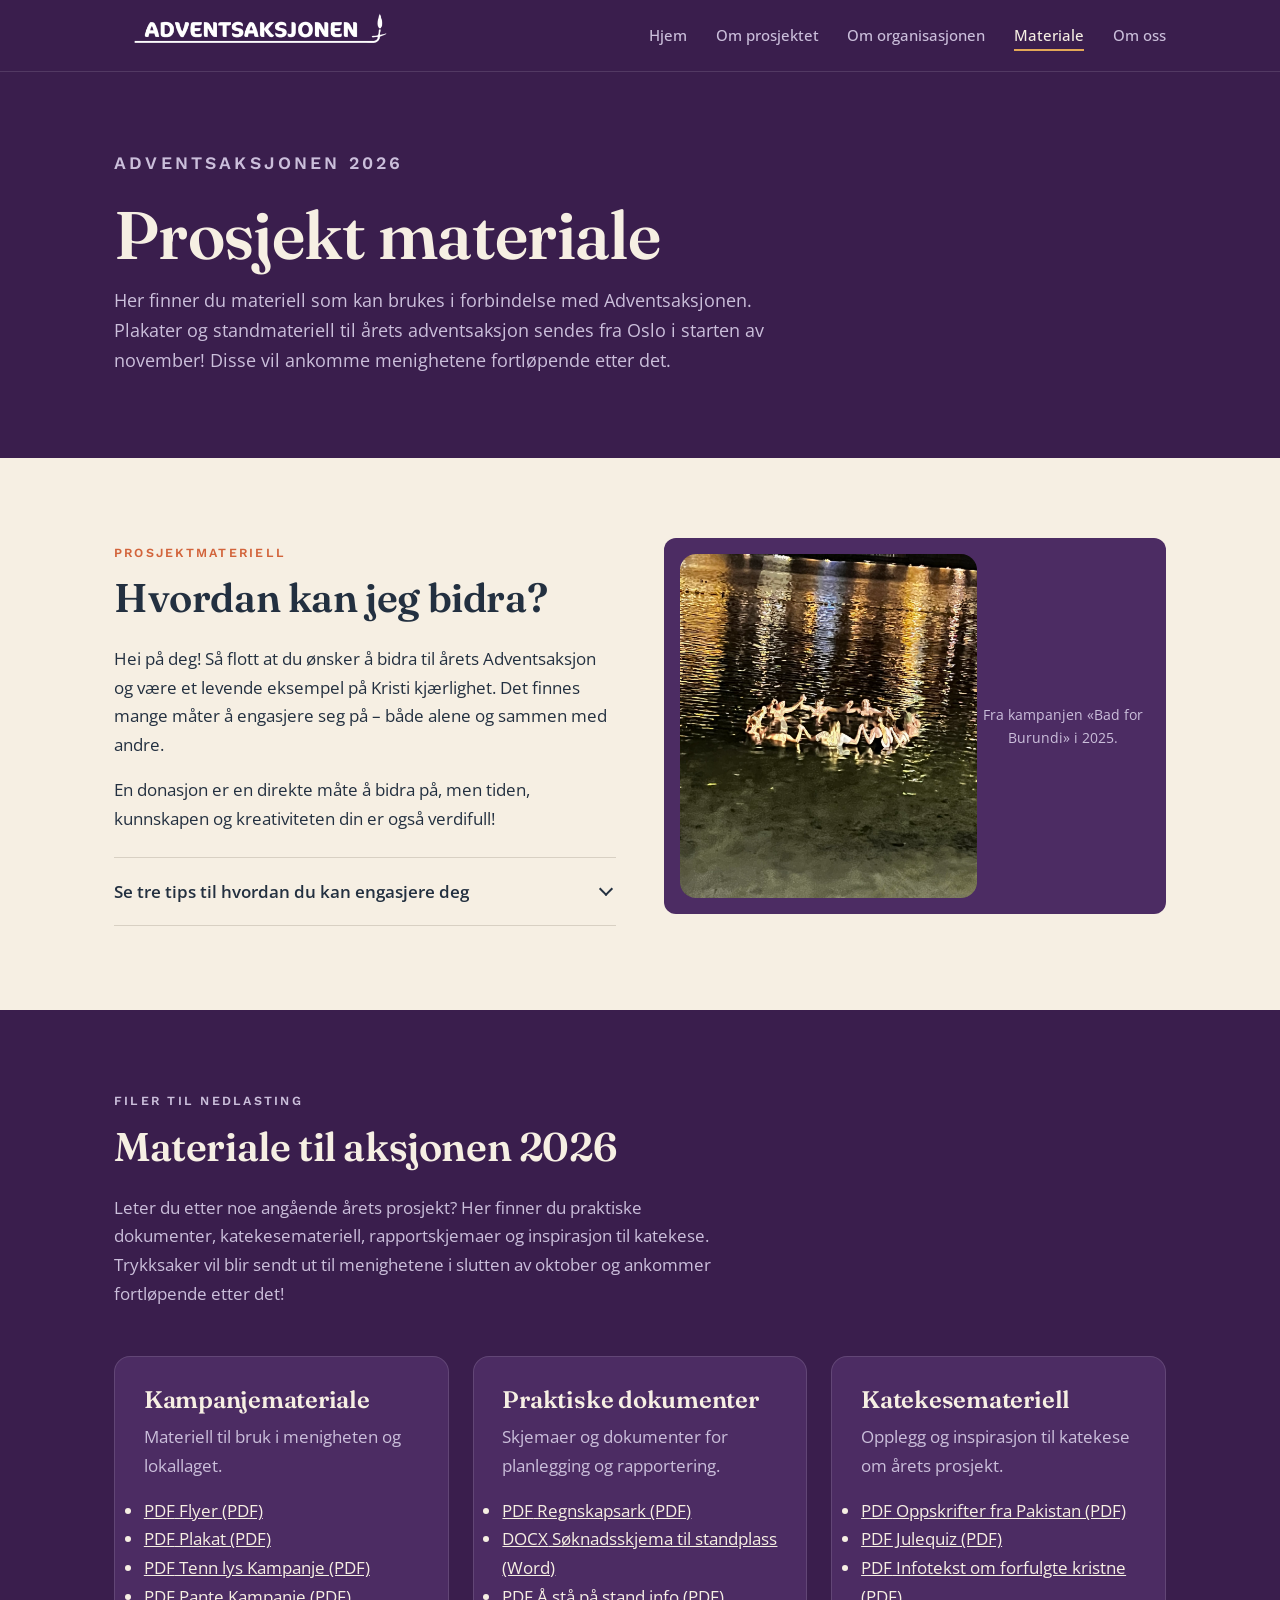
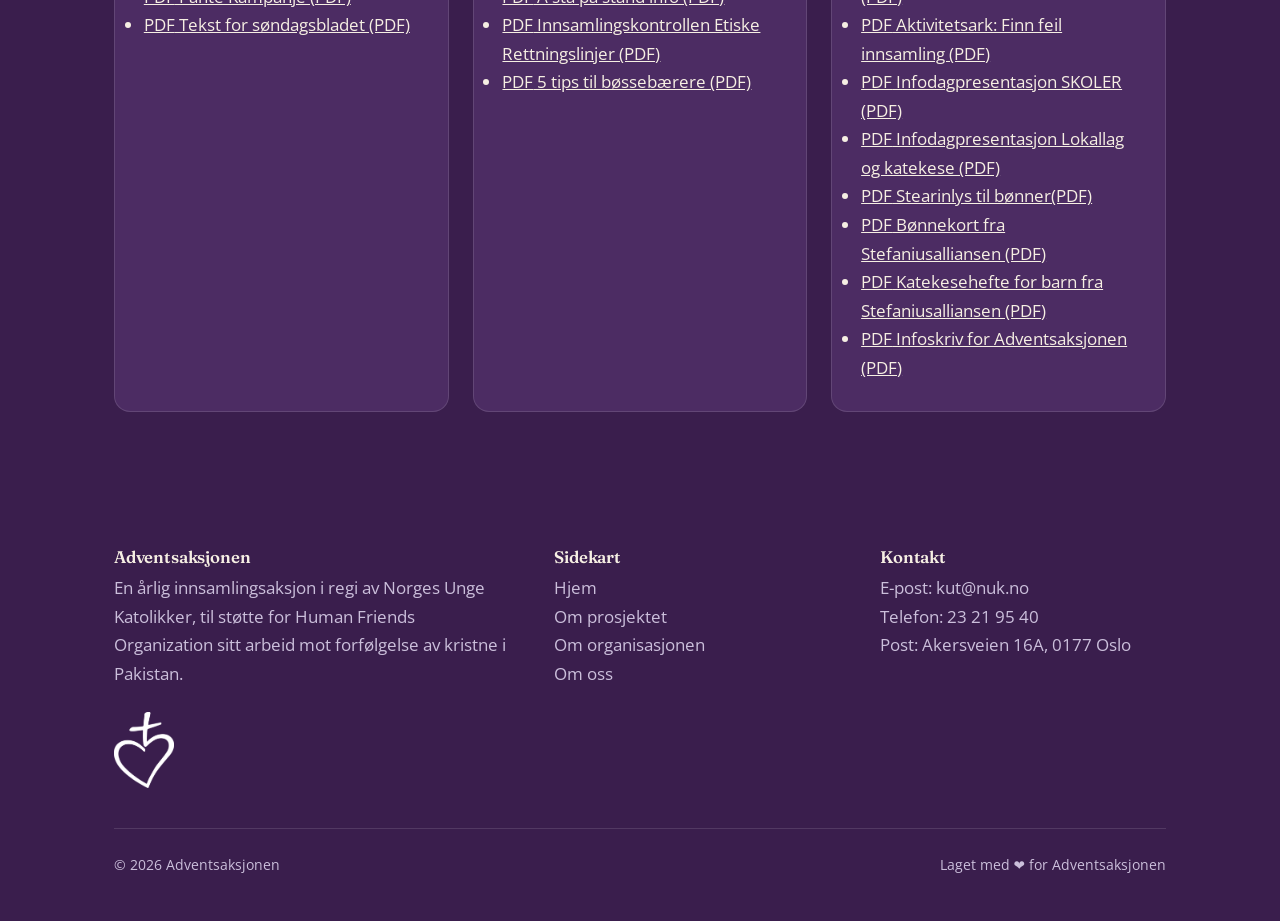
==== commit 28533f0d: "Update materiale.html" ====
--- a/materiale.html
+++ b/materiale.html
@@ -252,15 +252,21 @@
             </a>
           </li>
           <li>
-            <a href="files/kampanjemateriale-2026.docx" download>
-              <span class="file-type">DOCX</span>
-              Plakat (Word)
+            <a href="files/AA 26 PLAKAT.pdf" download>
+              <span class="file-type">PDF</span>
+              Plakat (PDF)
             </a>
           </li>
            <li>
-            <a href="files/kampanjemateriale-2026.docx" download>
-              <span class="file-type">DOCX</span>
-              Kampanje (PDF)
+            <a href="files/AA2026 - Tenn lys for Pakistan.pdf" download>
+              <span class="file-type">PDF</span>
+               Tenn lys Kampanje (PDF)
+            </a>
+          </li>
+            <li>
+            <a href="files/AA2026 - Pant for Pakistan.pdf" download>
+              <span class="file-type">PDF</span>
+               Pante Kampanje (PDF)
             </a>
           </li>
           <li>
@@ -339,6 +345,42 @@
             <a href="files/AA Finn feil Insamling.pdf" download>
               <span class="file-type">PDF</span>
               Aktivitetsark: Finn feil innsamling (PDF)
+            </a>
+          </li>
+          <li>
+            <a href="files/AA 2026 Infodag - presentasjon - SKOLER.pdf" download>
+              <span class="file-type">PDF</span>
+              Infodagpresentasjon SKOLER (PDF)
+            </a>
+          </li>
+           <li>
+            <a href="files/AA 2026 Infodag - presentasjon - LOKALLAG, KATEKESE.pdf" download>
+              <span class="file-type">PDF</span>
+              Infodagpresentasjon Lokallag og katekese (PDF)
+            </a>
+          </li>
+           <li>
+            <a href="files/Stearinlys_image.pdf" download>
+              <span class="file-type">PDF</span>
+              Stearinlys til bønner(PDF)
+            </a>
+          </li>
+           <li>
+            <a href="files/boennekort-pakistan-trykk.pdf" download>
+              <span class="file-type">PDF</span>
+              Bønnekort fra Stefaniusalliansen (PDF)
+            </a>
+          </li>
+           <li>
+            <a href="files/aktivitetshefte-pakistan-katekese-barn.pdf" download>
+              <span class="file-type">PDF</span>
+              Katekesehefte for barn fra Stefaniusalliansen (PDF)
+            </a>
+          </li>
+          <li>
+            <a href="files/Adventsaksjonen 2026 - Infoskriv.pdf" download>
+              <span class="file-type">PDF</span>
+              Infoskriv for Adventsaksjonen (PDF)
             </a>
           </li>
         </ul>
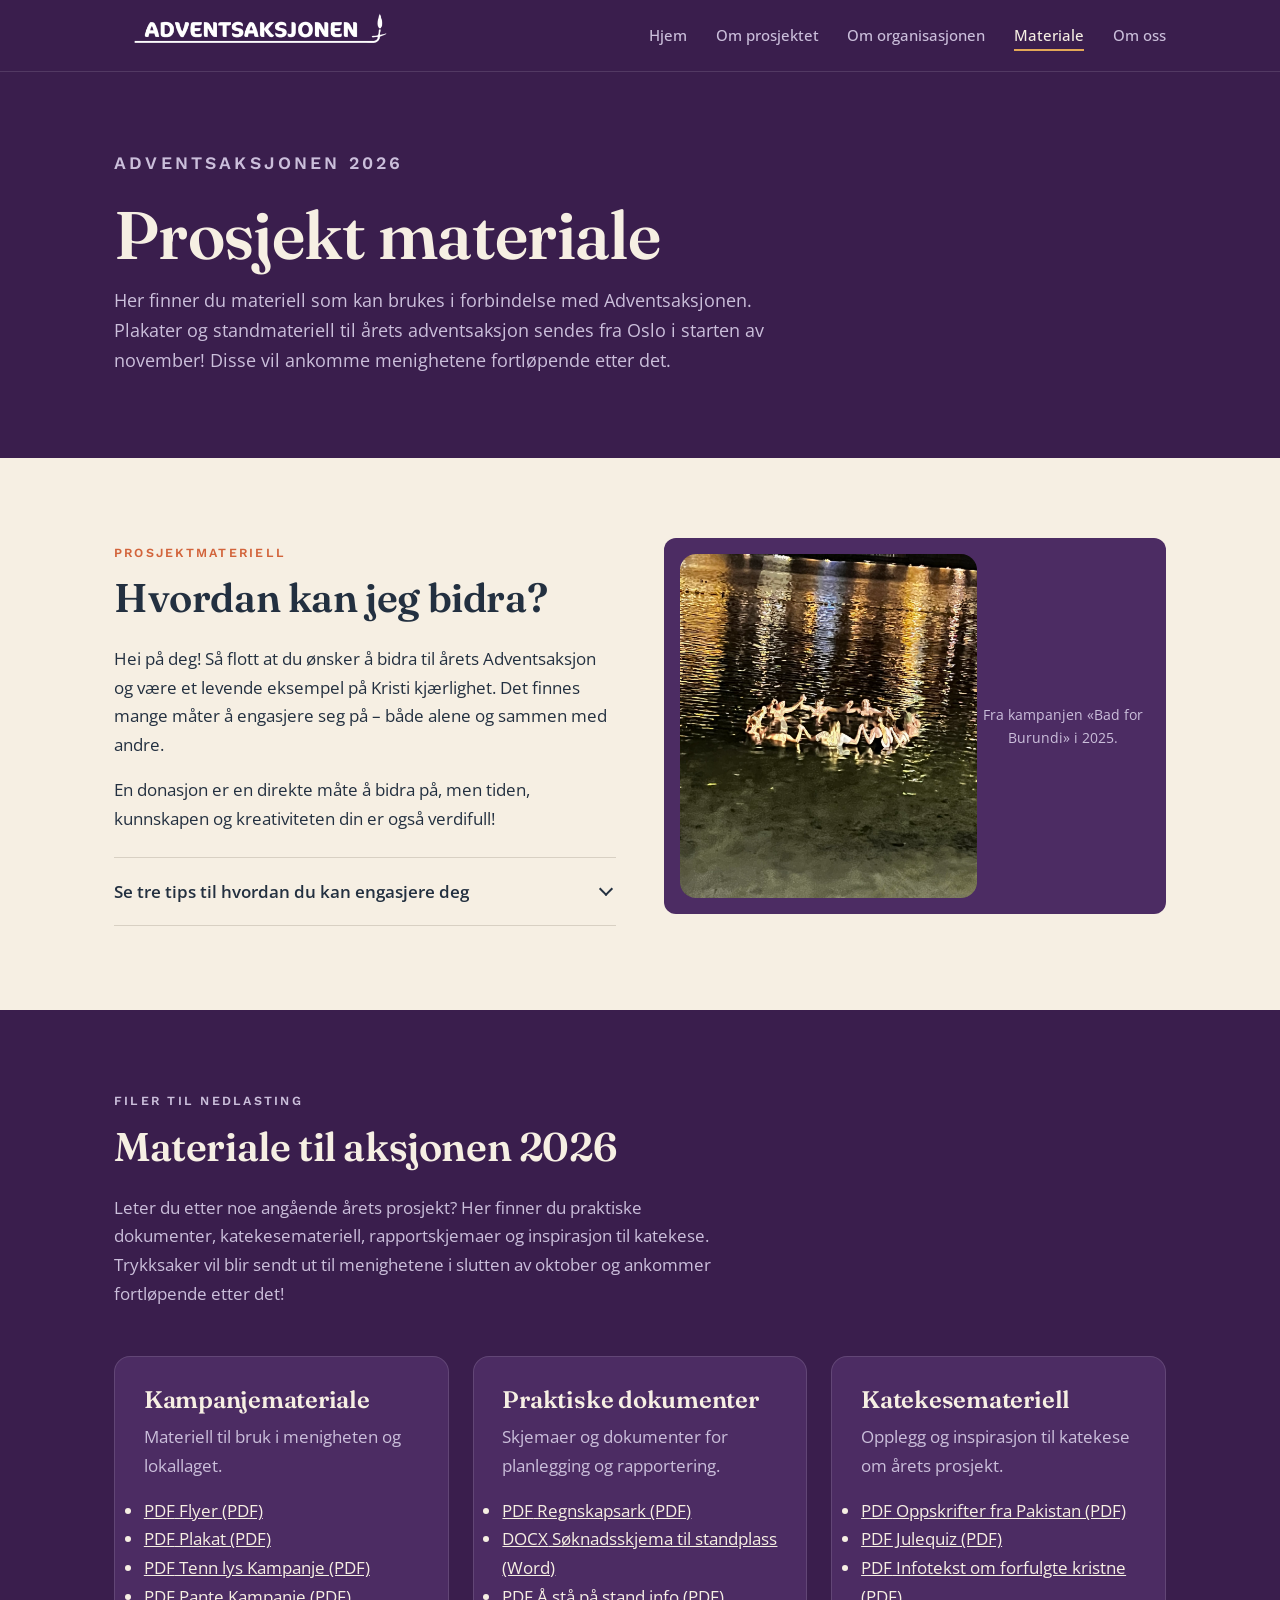
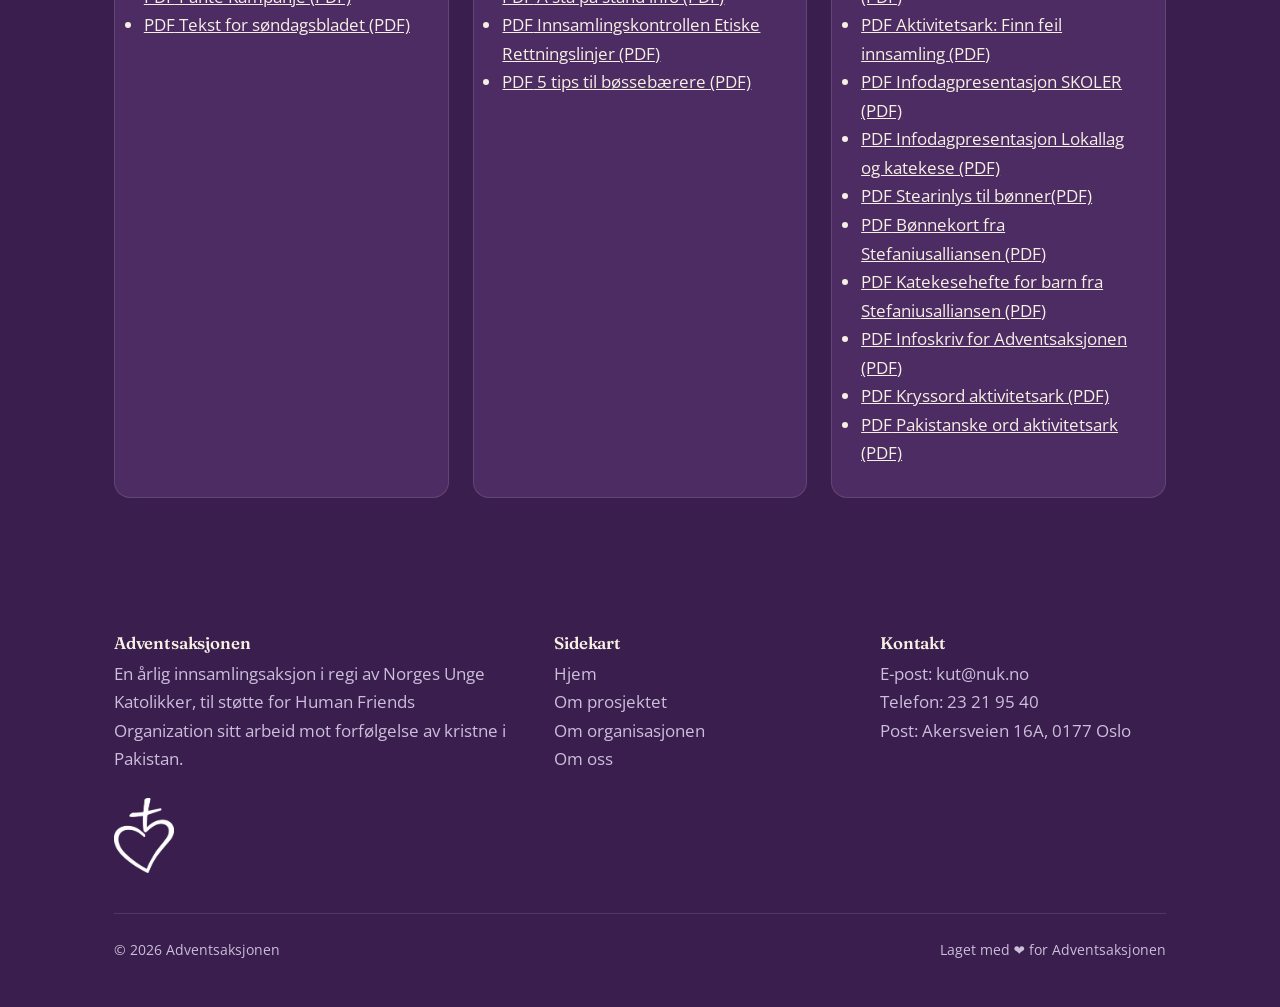
==== commit 24103556: "Update materiale.html" ====
--- a/materiale.html
+++ b/materiale.html
@@ -246,7 +246,7 @@
 
         <ul class="download-list">
           <li>
-            <a href="files/kampanjemateriale-2026.pdf" download>
+            <a href="files/Flyer_Ferdigutkast_ML.pdf" download>
               <span class="file-type">PDF</span>
               Flyer (PDF)
             </a>
@@ -381,6 +381,18 @@
             <a href="files/Adventsaksjonen 2026 - Infoskriv.pdf" download>
               <span class="file-type">PDF</span>
               Infoskriv for Adventsaksjonen (PDF)
+            </a>
+          </li>
+           <li>
+            <a href="files/Kryssord (aktivitet).pdf" download>
+              <span class="file-type">PDF</span>
+              Kryssord aktivitetsark (PDF)
+            </a>
+          </li>
+          <li>
+            <a href="files/Pakistanske ord (aktivitet).pdf" download>
+              <span class="file-type">PDF</span>
+              Pakistanske ord aktivitetsark (PDF)
             </a>
           </li>
         </ul>
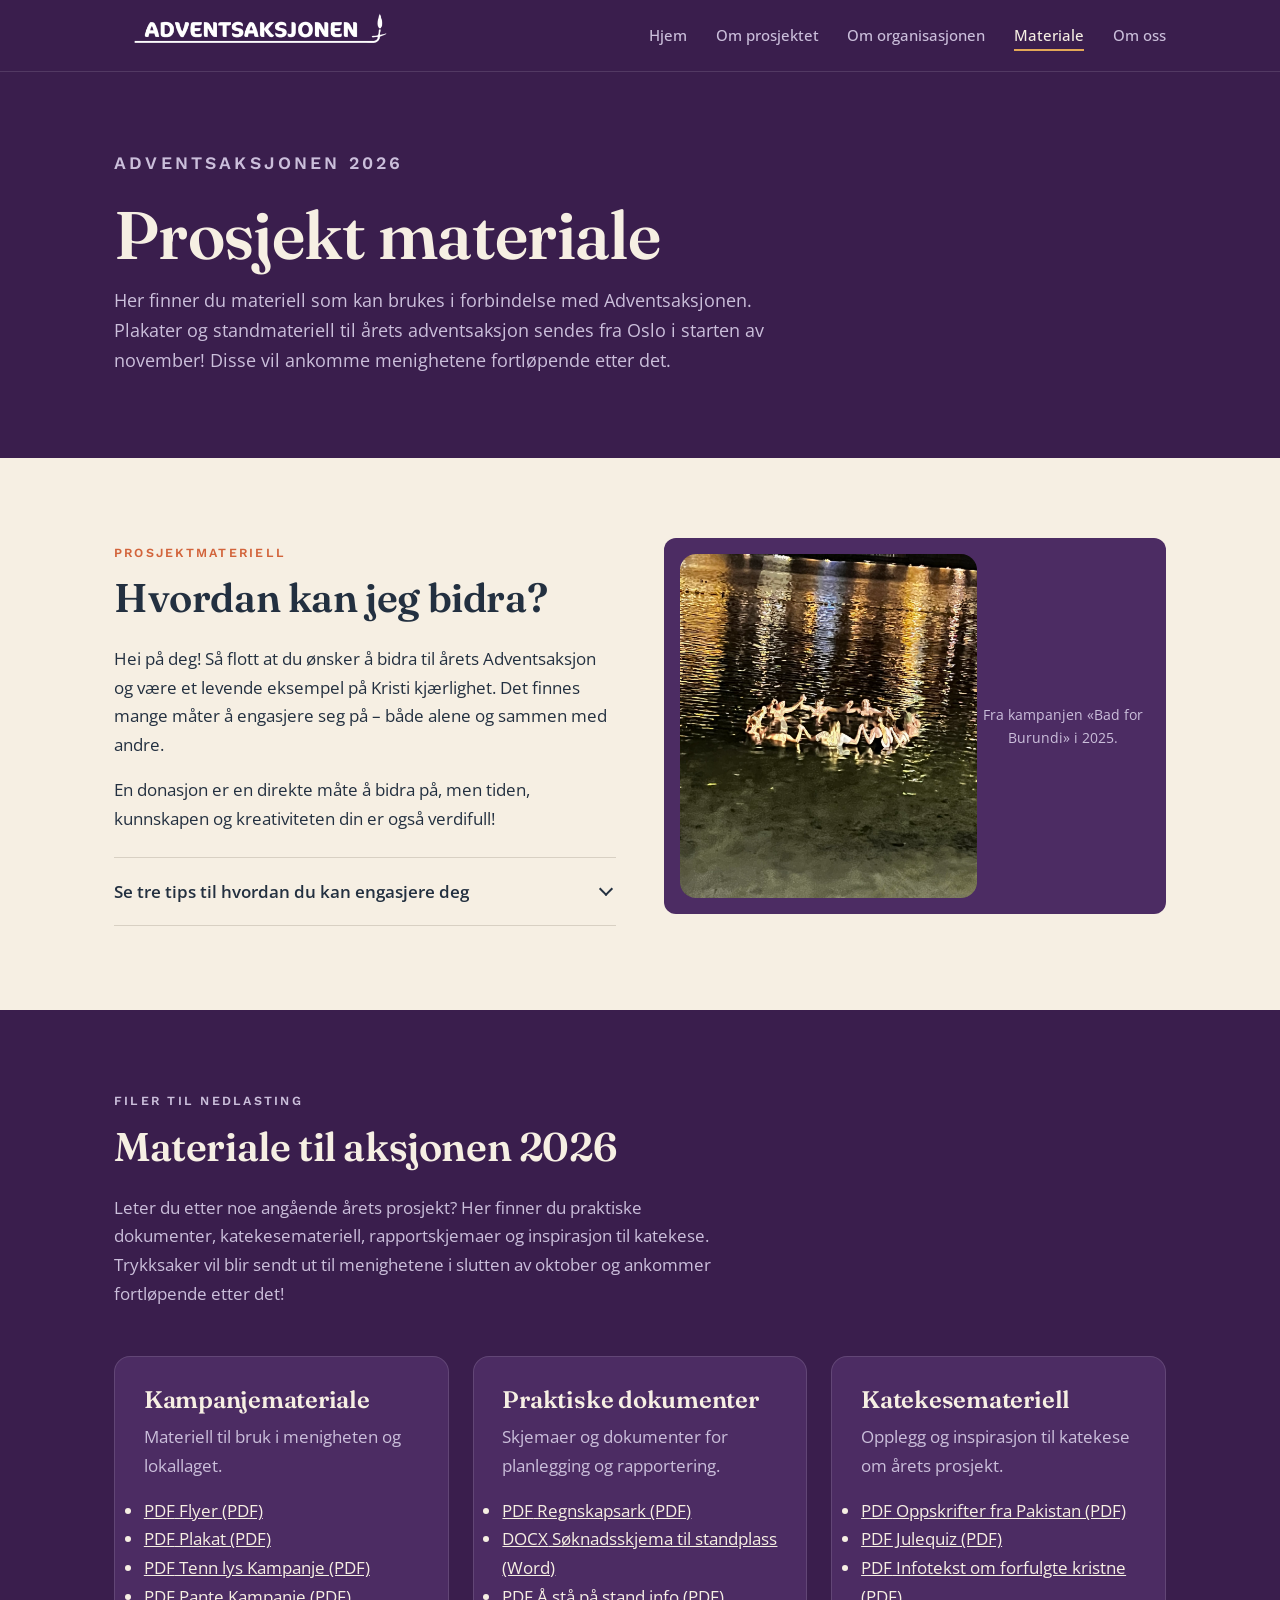
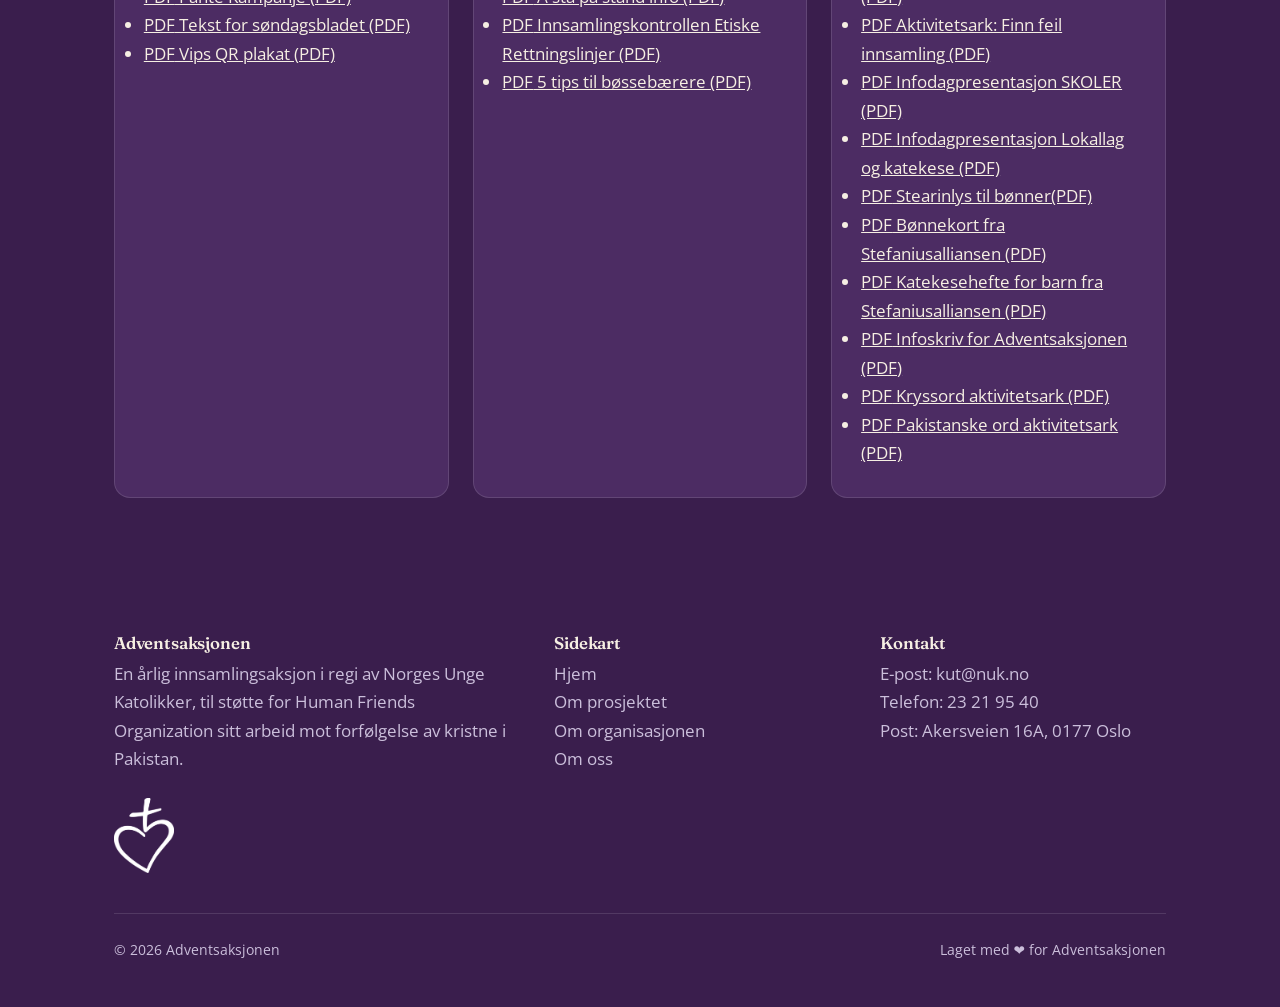
==== commit 237d8c37: "Update materiale.html" ====
--- a/materiale.html
+++ b/materiale.html
@@ -273,6 +273,12 @@
             <a href="files/Tekst til menhighetsbladet.pdf" download>
               <span class="file-type">PDF</span>
               Tekst for søndagsbladet (PDF)
+            </a>
+          </li>
+          <li>
+            <a href="files/QR_kode_plakat.pdf" download>
+              <span class="file-type">PDF</span>
+              Vips QR plakat (PDF)
             </a>
           </li>
         </ul>
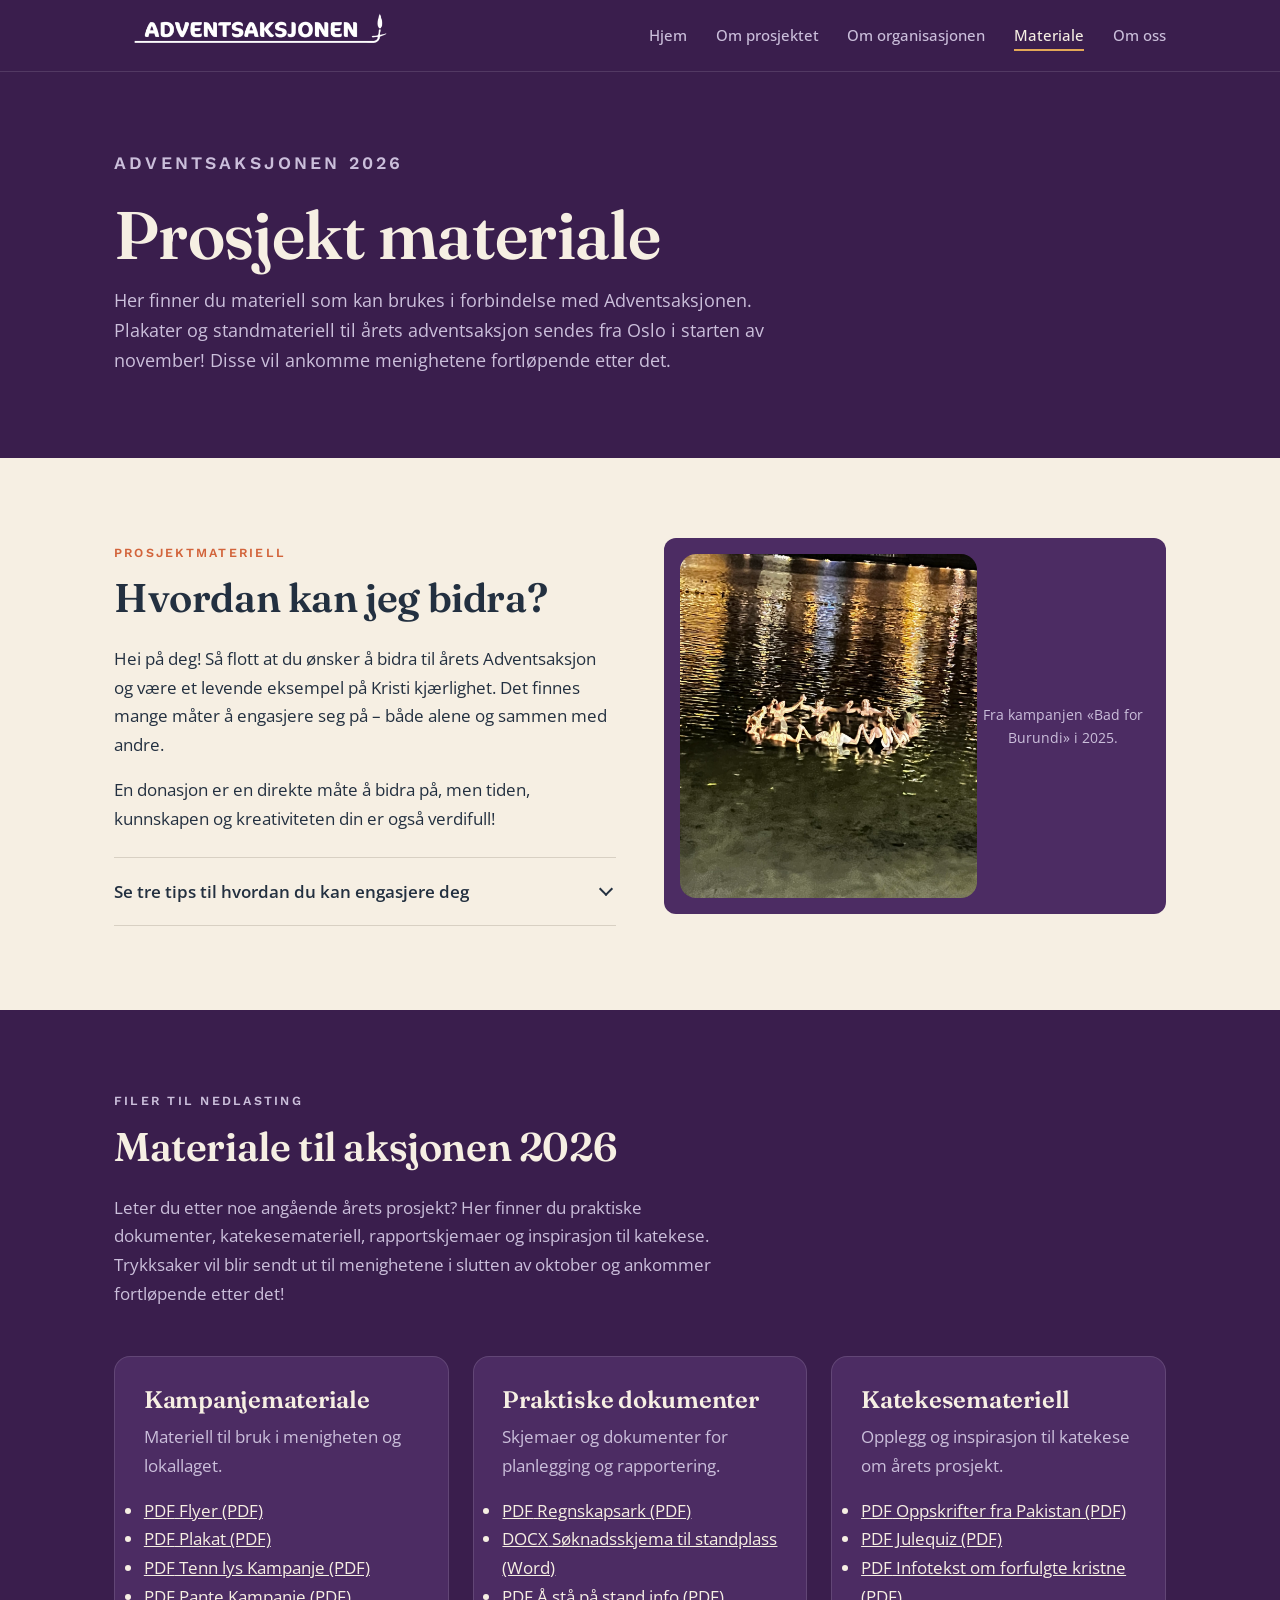
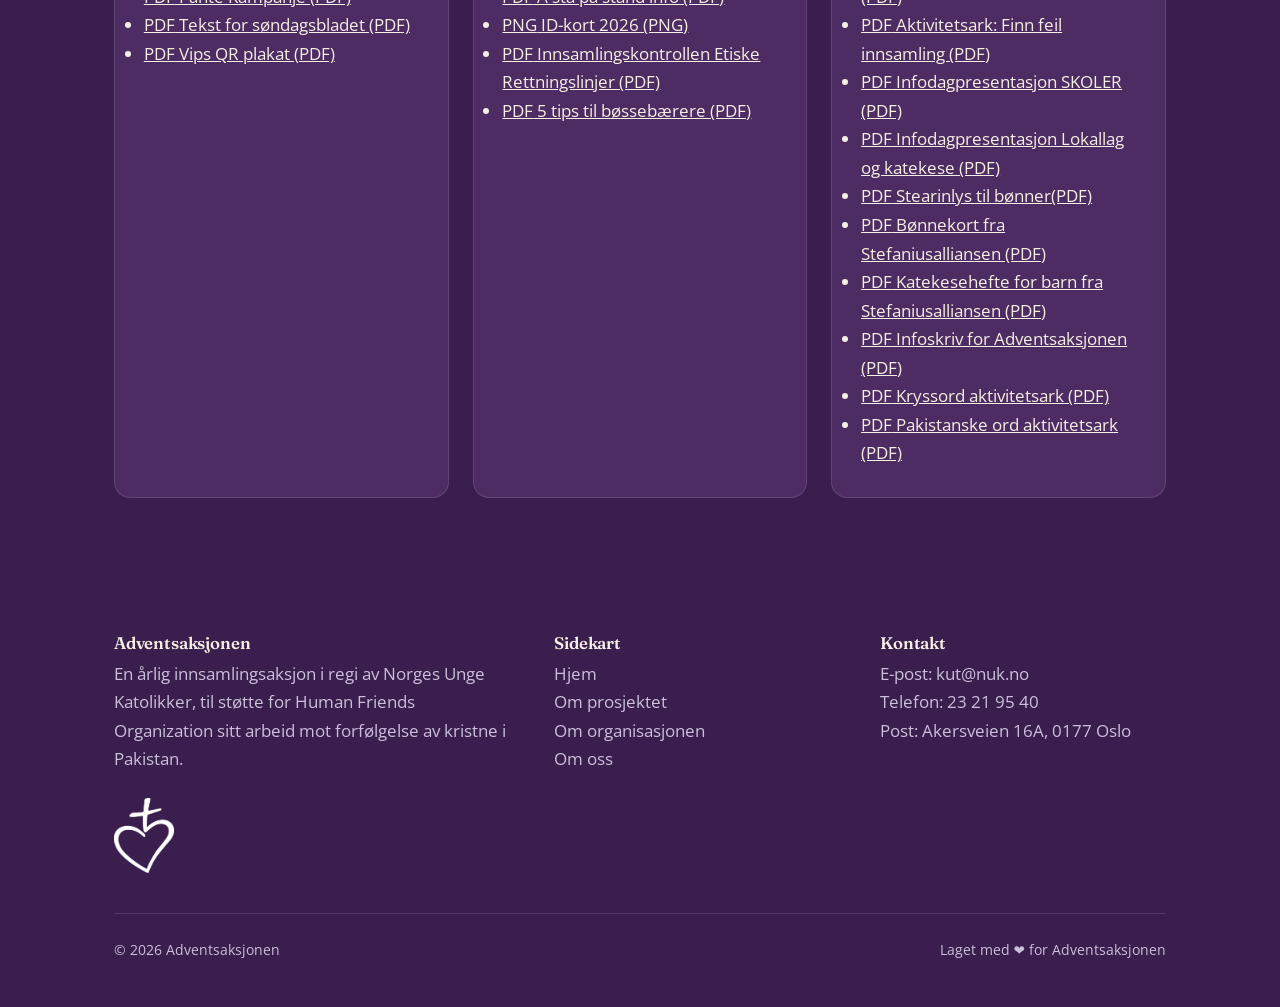
==== commit 60377d56: "Update materiale.html" ====
--- a/materiale.html
+++ b/materiale.html
@@ -270,7 +270,7 @@
             </a>
           </li>
           <li>
-            <a href="files/Tekst til menhighetsbladet.pdf" download>
+            <a href="files/Tekst til mehighetsbladet.pdf" download>
               <span class="file-type">PDF</span>
               Tekst for søndagsbladet (PDF)
             </a>
@@ -309,7 +309,13 @@
             </a>
           </li>
           <li>
-            <a href="files/Innsamlingskontrollen Etiske-Retningslinjer-utdypende.pdf" download>
+            <a href="files/ID-KORT 2026 PAKISTAN.png" download>
+              <span class="file-type">PNG</span>
+              ID-kort 2026 (PNG)
+            </a>
+          </li>         
+          <li>
+            <a href="files/Innsamlingskontrollen Etiske-Retningslinjer-2023 - utdypende eksempler.pdf" download>
               <span class="file-type">PDF</span>
               Innsamlingskontrollen Etiske Rettningslinjer (PDF)
             </a>
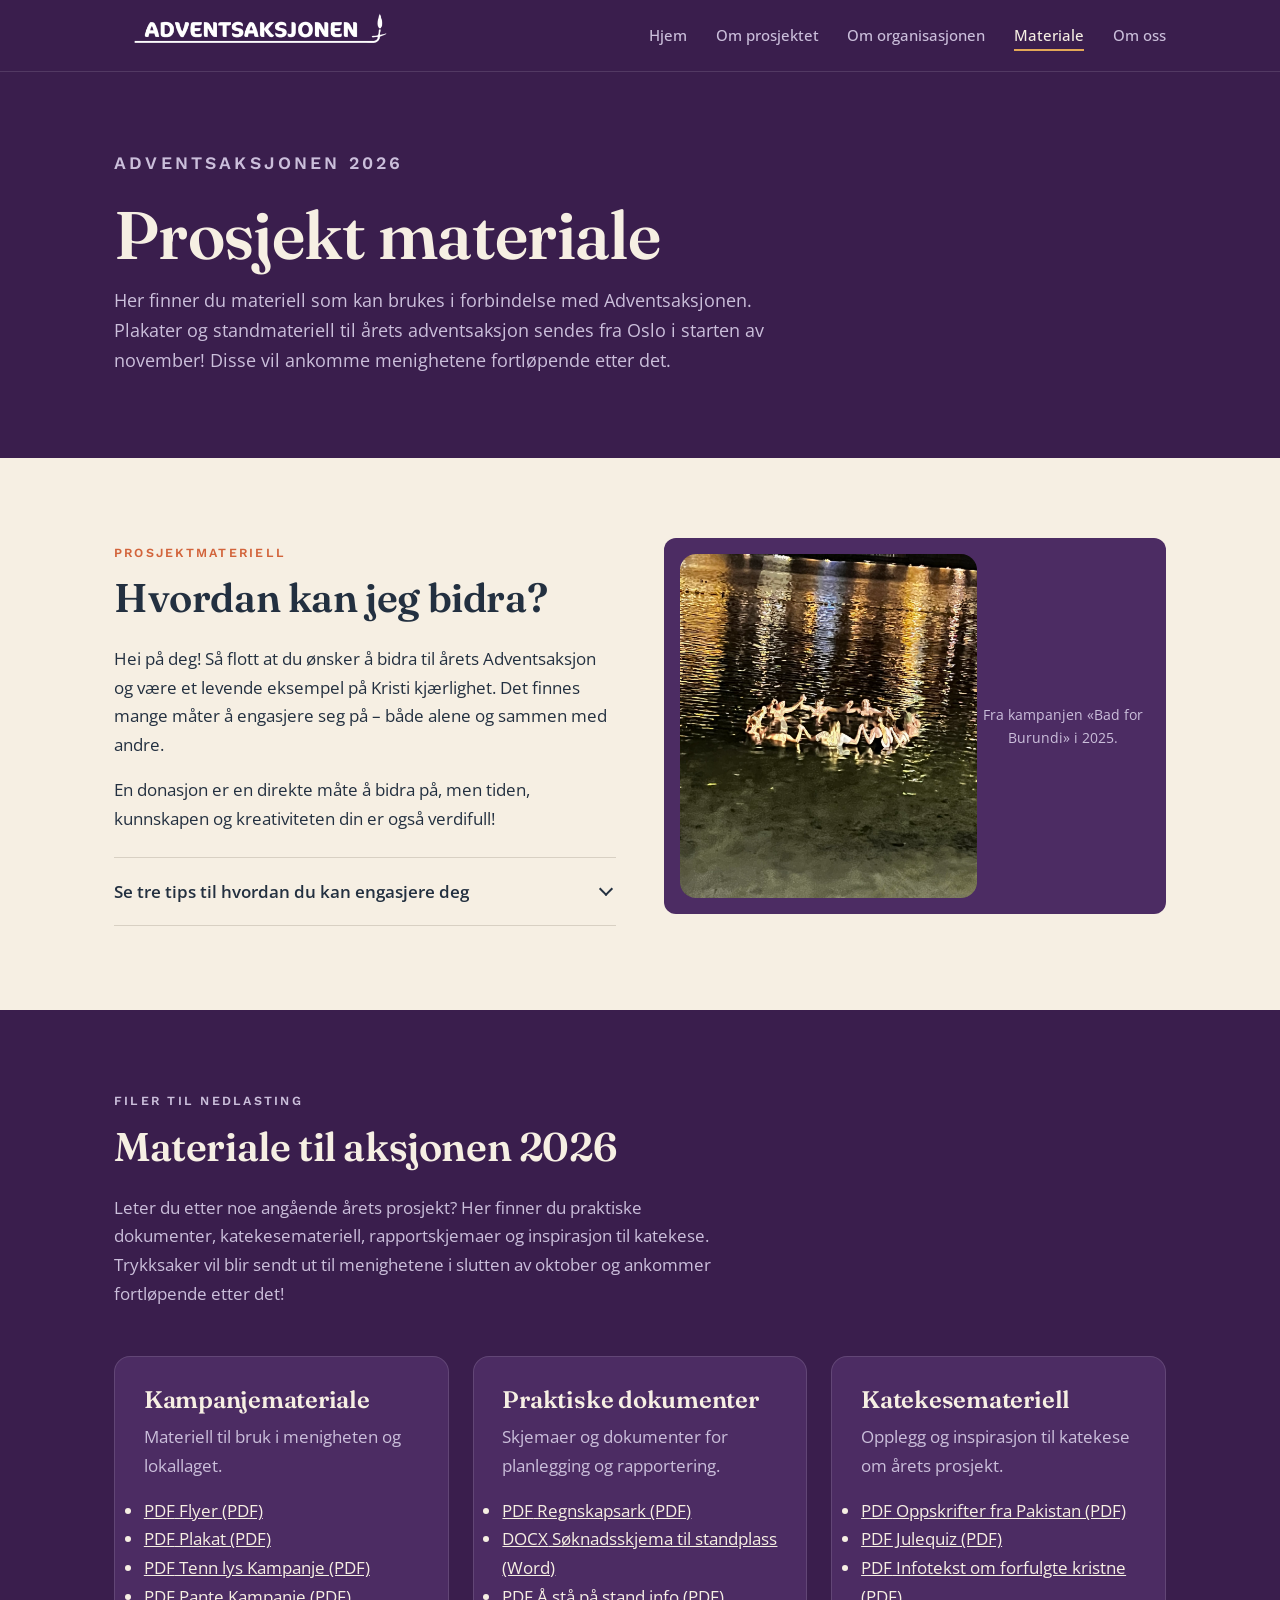
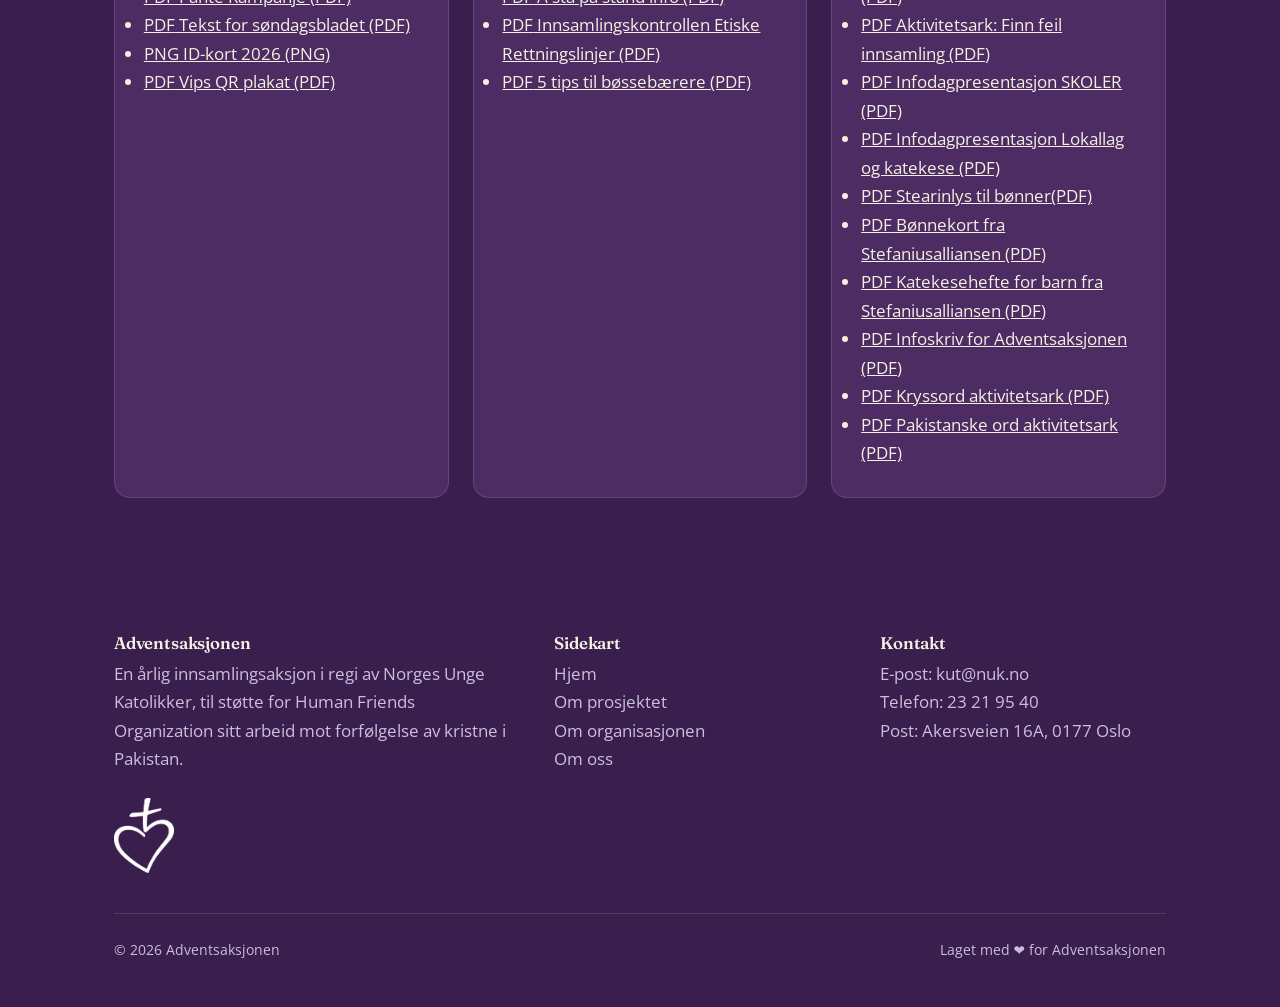
==== commit a831a9c9: "Update print statement from 'Hello' to 'Goodbye'" ====
--- a/materiale.html
+++ b/materiale.html
@@ -275,6 +275,12 @@
               Tekst for søndagsbladet (PDF)
             </a>
           </li>
+           <li>
+            <a href="files/ID-KORT 2026 PAKISTAN.png" download>
+              <span class="file-type">PNG</span>
+              ID-kort 2026 (PNG)
+            </a>
+          </li>  
           <li>
             <a href="files/QR_kode_plakat.pdf" download>
               <span class="file-type">PDF</span>
@@ -307,13 +313,7 @@
               <span class="file-type">PDF</span>
               Å stå på stand info (PDF)
             </a>
-          </li>
-          <li>
-            <a href="files/ID-KORT 2026 PAKISTAN.png" download>
-              <span class="file-type">PNG</span>
-              ID-kort 2026 (PNG)
-            </a>
-          </li>         
+          </li>       
           <li>
             <a href="files/Innsamlingskontrollen Etiske-Retningslinjer-2023 - utdypende eksempler.pdf" download>
               <span class="file-type">PDF</span>
